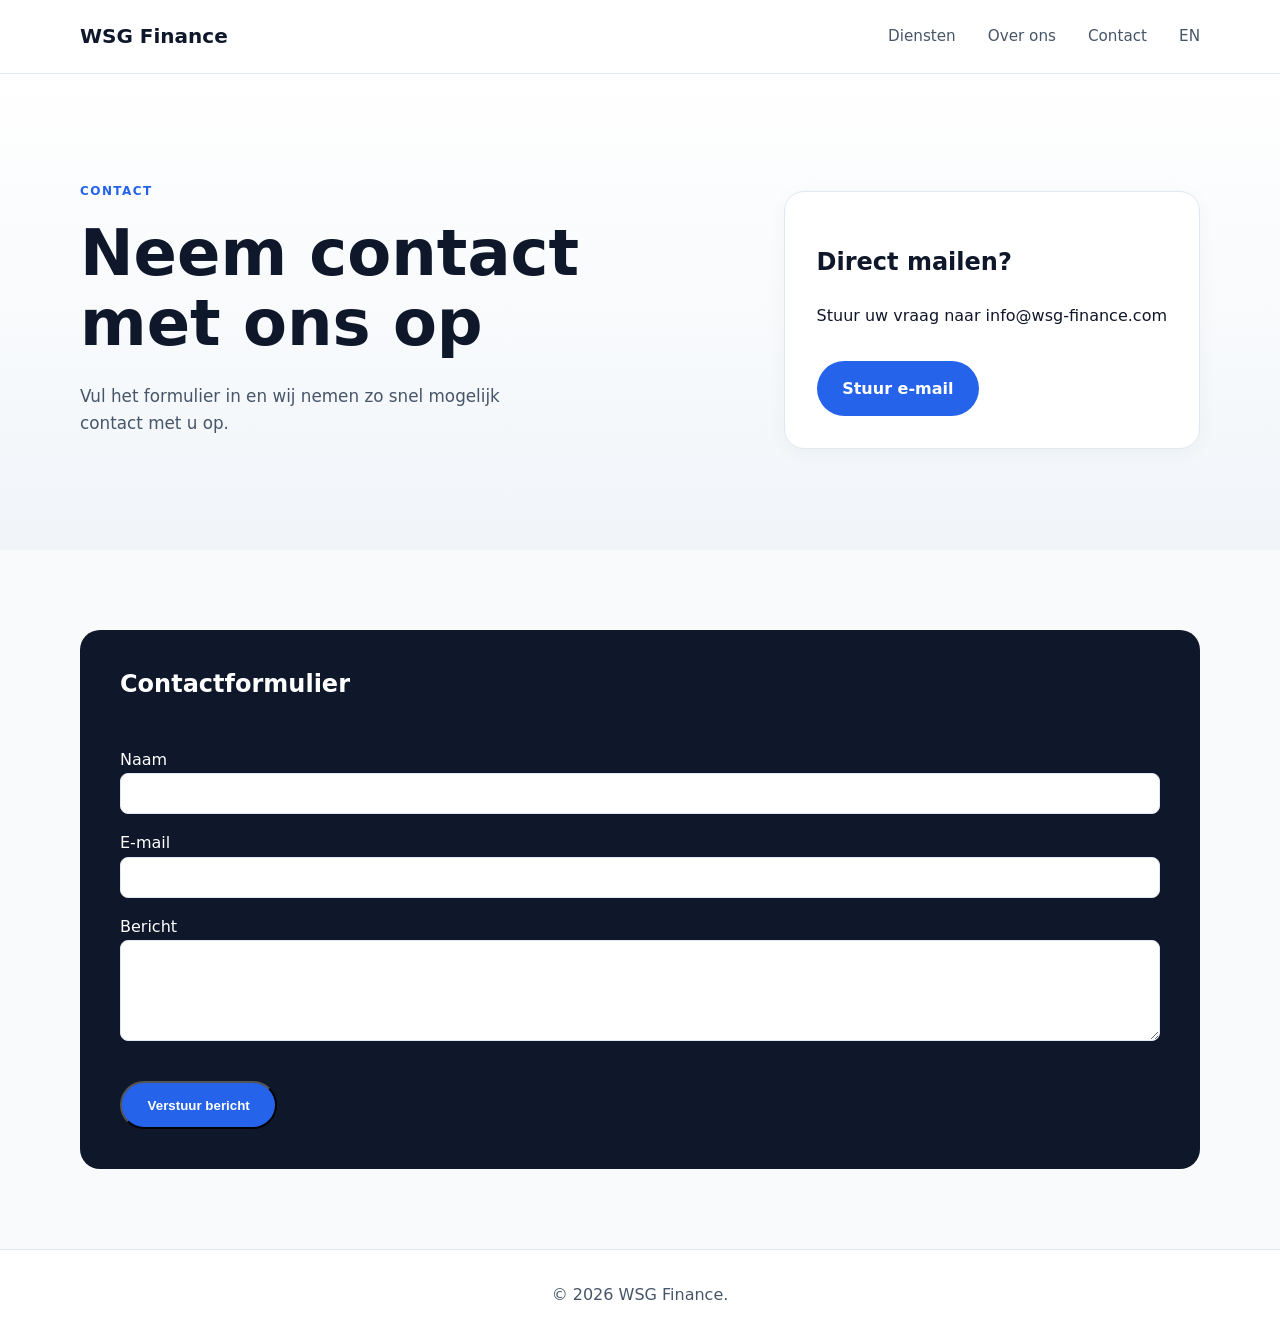
==== contact.html @ f2dd9fef "Add contact.html with contact form and details" ====
<!DOCTYPE html>
<html lang="nl">
  <head>
    <meta charset="UTF-8" />
    <meta name="viewport" content="width=device-width, initial-scale=1.0" />
    <title>Contact – WSG Finance</title>
    <link rel="stylesheet" href="style.css" />
  </head>

  <body>

    <!-- HEADER -->
    <header class="site-header">
      <div class="container header-inner">
        <a class="brand" href="index.html">WSG Finance</a>

        <nav class="site-nav">
          <a href="diensten.html">Diensten</a>
          <a href="index.html#overons">Over ons</a>
          <a href="contact.html">Contact</a>
          <a href="en.html">EN</a>
        </nav>
      </div>
    </header>

    <main>

      <!-- CONTACT HERO -->
      <section class="hero">
        <div class="container hero-content">

          <div class="hero-text">
            <p class="eyebrow">Contact</p>
            <h1>Neem contact met ons op</h1>
            <p class="hero-copy">
              Vul het formulier in en wij nemen zo snel mogelijk contact met u op.
            </p>
          </div>

          <div class="hero-image">
            <div class="feature-card">
              <h2>Direct mailen?</h2>
              <p>Stuur uw vraag naar info@wsg-finance.com</p>
              <a href="mailto:info@wsg-finance.com" class="button primary" style="margin-top: 1rem;">
                Stuur e‑mail
              </a>
            </div>
          </div>

        </div>
      </section>

      <!-- CONTACT FORM -->
      <section class="section contact-section">
        <div class="container contact-card" style="flex-direction: column; align-items: stretch;">

          <h2 style="margin-bottom: 1rem;">Contactformulier</h2>

          <form action="mailto:info@wsg-finance.com" method="POST" enctype="text/plain" style="display: grid; gap: 1rem;">

            <label>
              Naam<br />
              <input type="text" name="Naam" required style="width: 100%; padding: 0.75rem; border-radius: 0.5rem; border: 1px solid #e2e8f0;">
            </label>

            <label>
              E‑mail<br />
              <input type="email" name="Email" required style="width: 100%; padding: 0.75rem; border-radius: 0.5rem; border: 1px solid #e2e8f0;">
            </label>

            <label>
              Bericht<br />
              <textarea name="Bericht" rows="5" required style="width: 100%; padding: 0.75rem; border-radius: 0.5rem; border: 1px solid #e2e8f0;"></textarea>
            </label>

            <button type="submit" class="button primary" style="margin-top: 1rem; width: fit-content;">
              Verstuur bericht
            </button>

          </form>

        </div>
      </section>

    </main>

    <!-- FOOTER -->
    <footer class="site-footer">
      <div class="container footer-inner">
        <p>© 2026 WSG Finance.</p>
      </div>
    </footer>

  </body>
</html>
---- style.css ----
/* -------------------------------------------------- */
/*   BASE                                              */
/* -------------------------------------------------- */

:root {
  --bg: #f8fafc;
  --text: #0f172a;
  --text-light: #475569;
  --brand: #2563eb;
  --brand-light: #3b82f6;
  --border: #e2e8f0;
  --radius: 1.25rem;

  font-family: Inter, system-ui, -apple-system, BlinkMacSystemFont, "Segoe UI", sans-serif;
  color-scheme: light;
  background: var(--bg);
  color: var(--text);
}

* {
  box-sizing: border-box;
}

body {
  margin: 0;
  line-height: 1.65;
  background: var(--bg);
}

img {
  max-width: 100%;
  display: block;
}

.container {
  width: min(1120px, calc(100% - 2rem));
  margin: 0 auto;
}

/* -------------------------------------------------- */
/*   HEADER                                            */
/* -------------------------------------------------- */

.site-header {
  background: #ffffff;
  border-bottom: 1px solid var(--border);
  position: sticky;
  top: 0;
  z-index: 20;
}

.header-inner {
  display: flex;
  justify-content: space-between;
  align-items: center;
  padding: 1.25rem 0;
}

.brand {
  font-weight: 700;
  font-size: 1.25rem;
  color: var(--text);
  text-decoration: none;
}

.site-nav {
  display: flex;
  gap: 2rem;
}

.site-nav a {
  color: var(--text-light);
  text-decoration: none;
  font-size: 0.95rem;
  font-weight: 500;
  transition: color 0.2s ease;
}

.site-nav a:hover {
  color: var(--brand);
}

/* -------------------------------------------------- */
/*   HERO                                              */
/* -------------------------------------------------- */

.hero {
  padding: 6rem 0 5rem;
  background: linear-gradient(180deg, #ffffff 0%, #f1f5f9 100%);
}

.hero-content {
  display: flex;
  align-items: center;
  justify-content: space-between;
  gap: 3rem;
}

.eyebrow {
  color: var(--brand);
  font-weight: 600;
  text-transform: uppercase;
  letter-spacing: 0.12em;
  font-size: 0.75rem;
  margin-bottom: 1rem;
}

.hero h1 {
  margin: 0;
  font-size: clamp(2.5rem, 5vw, 4rem);
  line-height: 1.1;
  max-width: 14ch;
}

.hero-copy {
  margin: 1.5rem 0 2rem;
  max-width: 45ch;
  color: var(--text-light);
  font-size: 1.05rem;
}

.hero-actions {
  display: flex;
  gap: 1rem;
  flex-wrap: wrap;
}

.button {
  display: inline-flex;
  align-items: center;
  justify-content: center;
  padding: 0.9rem 1.6rem;
  border-radius: 999px;
  font-weight: 700;
  text-decoration: none;
  transition: background 0.2s ease, transform 0.2s ease;
}

.button:hover {
  transform: translateY(-2px);
}

.primary {
  background: var(--brand);
  color: white;
}

.primary:hover {
  background: var(--brand-light);
}

.secondary {
  background: #e2e8f0;
  color: var(--text);
}

.hero-image {
  max-width: 420px;
}

.feature-card {
  padding: 2rem;
  background: white;
  border-radius: var(--radius);
  border: 1px solid var(--border);
  box-shadow: 0 4px 20px rgba(0,0,0,0.04);
}

/* -------------------------------------------------- */
/*   SECTIONS                                          */
/* -------------------------------------------------- */

.section {
  padding: 5rem 0;
}

.section-header {
  max-width: 42rem;
  margin-bottom: 2.5rem;
}

.section-header h2 {
  margin: 0;
  font-size: clamp(1.8rem, 3vw, 2.5rem);
  line-height: 1.2;
}

/* -------------------------------------------------- */
/*   SERVICES GRID                                     */
/* -------------------------------------------------- */

.cards-grid {
  display: grid;
  gap: 2rem;
  grid-template-columns: repeat(auto-fit, minmax(260px, 1fr));
}

.card {
  padding: 2rem;
  background: white;
  border-radius: var(--radius);
  border: 1px solid var(--border);
  box-shadow: 0 4px 20px rgba(0,0,0,0.03);
  transition: transform 0.2s ease, box-shadow 0.2s ease;
}

.card:hover {
  transform: translateY(-4px);
  box-shadow: 0 8px 28px rgba(0,0,0,0.06);
}

/* -------------------------------------------------- */
/*   OVER ONS                                             */
/* -------------------------------------------------- */

.split {
  display: flex;
  align-items: flex-start;
  justify-content: space-between;
  gap: 3rem;
}

.overons-list {
  list-style: none;
  padding: 0;
  margin: 0;
  display: grid;
  gap: 1rem;
}

.overons-list li {
  padding: 1rem 1.25rem;
  background: white;
  border-radius: var(--radius);
  border: 1px solid var(--border);
}

/* -------------------------------------------------- */
/*   CONTACT                                           */
/* -------------------------------------------------- */

.contact-card {
  display: flex;
  justify-content: space-between;
  align-items: center;
  background: var(--text);
  color: white;
  padding: 2.5rem;
  border-radius: var(--radius);
  gap: 2rem;
}

.contact-card h2 {
  margin: 0;
  line-height: 1.2;
}

/* -------------------------------------------------- */
/*   FOOTER                                            */
/* -------------------------------------------------- */

.site-footer {
  background: white;
  border-top: 1px solid var(--border);
  padding: 2rem 0;
}

.site-footer p {
  margin: 0;
  color: var(--text-light);
  text-align: center;
}

/* -------------------------------------------------- */
/*   MOBILE                                            */
/* -------------------------------------------------- */

@media (max-width: 900px) {
  .site-nav {
    display: none;
  }

  .hero-content,
  .split,
  .contact-card {
    flex-direction: column;
    text-align: center;
  }

  .hero-image {
    margin-top: 2rem;
  }

  .cards-grid {
    grid-template-columns: 1fr;
  }
}

@media (max-width: 600px) {
  .hero {
    padding: 4rem 0 3rem;
  }

  .hero-actions {
    flex-direction: column;
  }

  .contact-card {
    padding: 2rem 1.5rem;
  }
}
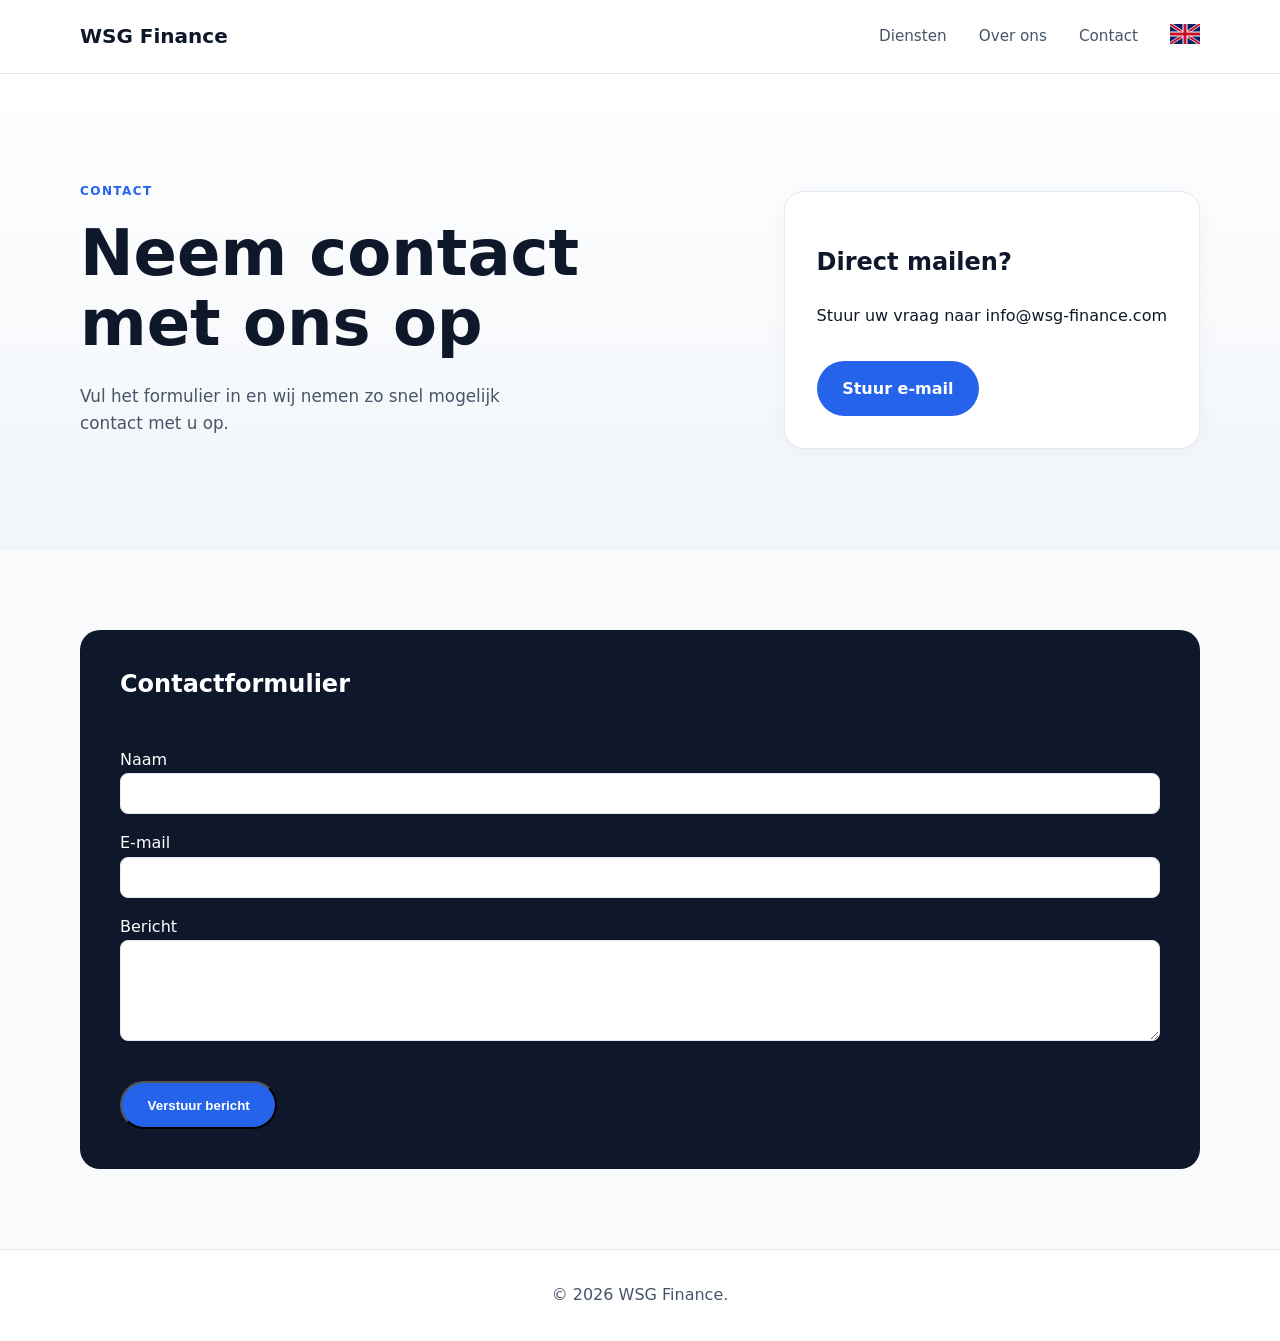
==== commit 02b29d88: "Add UK flag image to English link in navigation" ====
--- a/contact.html
+++ b/contact.html
@@ -18,7 +18,9 @@
           <a href="diensten.html">Diensten</a>
           <a href="index.html#overons">Over ons</a>
           <a href="contact.html">Contact</a>
-          <a href="en.html">EN</a>
+           <a href="en.html">
+  <img src="images/uk-flag.svg" alt="English" style="height: 20px;">
+</a>
         </nav>
       </div>
     </header>
@@ -56,28 +58,59 @@
 
           <h2 style="margin-bottom: 1rem;">Contactformulier</h2>
 
-          <form action="mailto:info@wsg-finance.com" method="POST" enctype="text/plain" style="display: grid; gap: 1rem;">
+          <form
+            action="https://formspree.io/f/xkoawgpo"
+            method="POST"
+            class="contact-form"
+            style="display: grid; gap: 1rem;"
+          >
+            <!-- Honeypot (anti-spam) -->
+            <input type="text" name="_gotcha" style="display:none" />
 
             <label>
               Naam<br />
-              <input type="text" name="Naam" required style="width: 100%; padding: 0.75rem; border-radius: 0.5rem; border: 1px solid #e2e8f0;">
+              <input
+                type="text"
+                name="name"
+                required
+                minlength="2"
+                style="width: 100%; padding: 0.75rem; border-radius: 0.5rem; border: 1px solid #e2e8f0;"
+              />
             </label>
 
             <label>
               E‑mail<br />
-              <input type="email" name="Email" required style="width: 100%; padding: 0.75rem; border-radius: 0.5rem; border: 1px solid #e2e8f0;">
+              <input
+                type="email"
+                name="email"
+                required
+                style="width: 100%; padding: 0.75rem; border-radius: 0.5rem; border: 1px solid #e2e8f0;"
+              />
             </label>
 
             <label>
               Bericht<br />
-              <textarea name="Bericht" rows="5" required style="width: 100%; padding: 0.75rem; border-radius: 0.5rem; border: 1px solid #e2e8f0;"></textarea>
+              <textarea
+                name="message"
+                rows="5"
+                required
+                minlength="10"
+                style="width: 100%; padding: 0.75rem; border-radius: 0.5rem; border: 1px solid #e2e8f0;"
+              ></textarea>
             </label>
 
-            <button type="submit" class="button primary" style="margin-top: 1rem; width: fit-content;">
+            <button
+              type="submit"
+              class="button primary"
+              style="margin-top: 1rem; width: fit-content;"
+            >
               Verstuur bericht
             </button>
+          </form>
 
-          </form>
+          <p id="success-message" style="display:none; color:green; margin-top:1rem;">
+            Bedankt! Uw bericht is verzonden.
+          </p>
 
         </div>
       </section>
@@ -91,5 +124,25 @@
       </div>
     </footer>
 
+    <script>
+      const form = document.querySelector(".contact-form");
+      const success = document.getElementById("success-message");
+
+      form.addEventListener("submit", async (e) => {
+        e.preventDefault();
+        const data = new FormData(form);
+
+        const response = await fetch(form.action, {
+          method: "POST",
+          body: data,
+          headers: { Accept: "application/json" },
+        });
+
+        if (response.ok) {
+          form.reset();
+          success.style.display = "block";
+        }
+      });
+    </script>
   </body>
 </html>
--- a/style.css
+++ b/style.css
@@ -191,22 +191,26 @@
 
 .cards-grid {
   display: grid;
-  gap: 2rem;
-  grid-template-columns: repeat(auto-fit, minmax(260px, 1fr));
+  grid-template-columns: repeat(auto-fit, minmax(220px, 1fr));
+  gap: 1.5rem;
+  margin-top: 1.5rem;
 }
 
 .card {
-  padding: 2rem;
-  background: white;
-  border-radius: var(--radius);
-  border: 1px solid var(--border);
-  box-shadow: 0 4px 20px rgba(0,0,0,0.03);
-  transition: transform 0.2s ease, box-shadow 0.2s ease;
+  display: block;
+  padding: 1.5rem;
+  border-radius: 0.75rem;
+  border: 1px solid #e2e8f0;
+  background: #ffffff;
+  text-decoration: none;
+  color: inherit;
+  box-shadow: 0 8px 20px rgba(15, 23, 42, 0.06);
+  transition: transform 0.15s ease, box-shadow 0.15s ease;
 }
 
 .card:hover {
   transform: translateY(-4px);
-  box-shadow: 0 8px 28px rgba(0,0,0,0.06);
+  box-shadow: 0 12px 30px rgba(15, 23, 42, 0.12);
 }
 
 /* -------------------------------------------------- */
